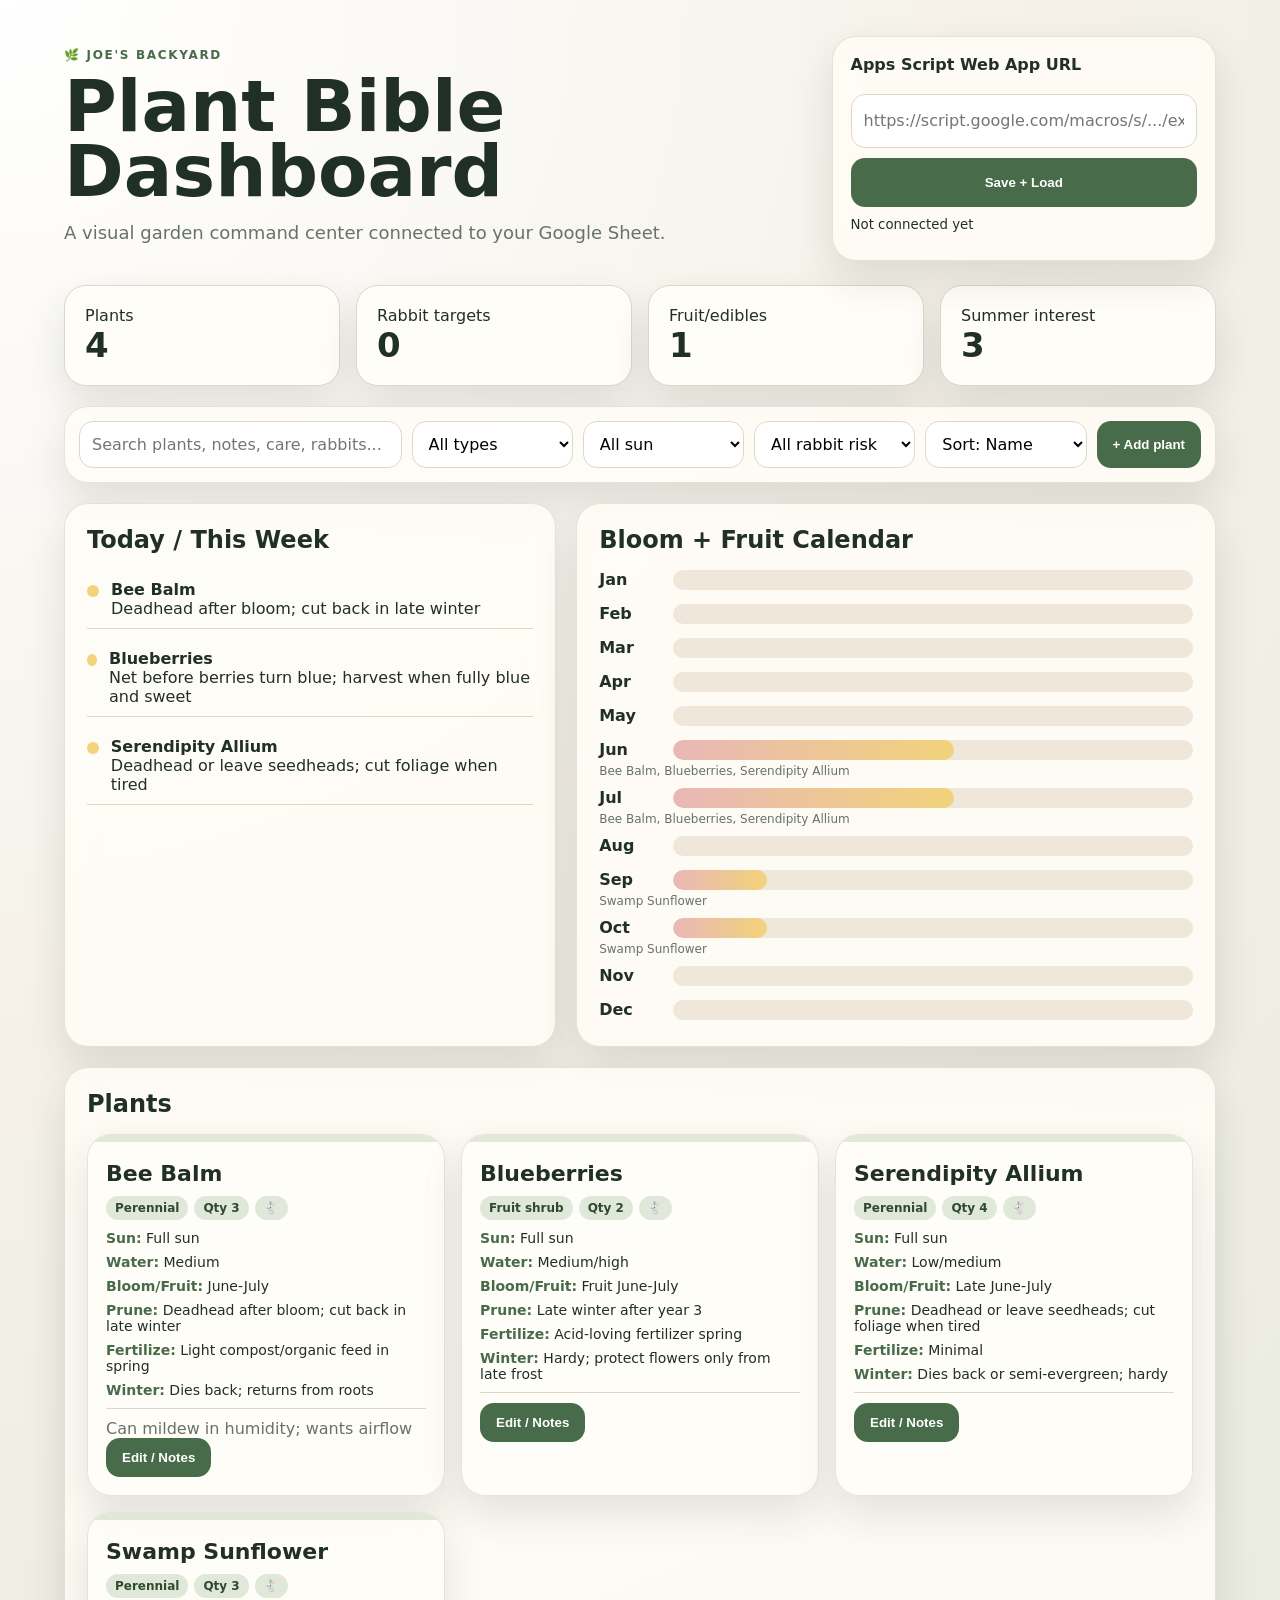
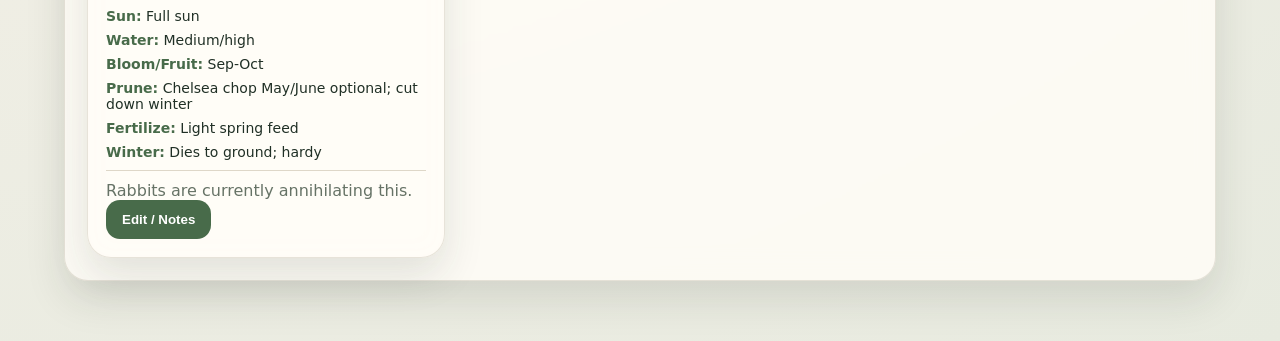
==== garden/index.html @ f0964905 "Add files via upload" ====
<!doctype html>
<html lang="en">
<head>
  <meta charset="utf-8" />
  <meta name="viewport" content="width=device-width, initial-scale=1" />
  <title>Joe's Backyard Plant Bible</title>
  <link rel="stylesheet" href="styles.css" />
</head>
<body>
  <header class="hero">
    <div>
      <p class="eyebrow">🌿 Joe's Backyard</p>
      <h1>Plant Bible Dashboard</h1>
      <p class="sub">A visual garden command center connected to your Google Sheet.</p>
    </div>
    <div class="sync-card">
      <label>Apps Script Web App URL</label>
      <input id="apiUrl" placeholder="https://script.google.com/macros/s/.../exec" />
      <button id="saveApi">Save + Load</button>
      <small id="syncStatus">Not connected yet</small>
    </div>
  </header>

  <main>
    <section class="kpis" id="kpis"></section>

    <section class="toolbar glass">
      <input id="search" placeholder="Search plants, notes, care, rabbits..." />
      <select id="typeFilter"><option value="">All types</option></select>
      <select id="sunFilter"><option value="">All sun</option></select>
      <select id="rabbitFilter"><option value="">All rabbit risk</option></select>
      <select id="sortBy">
        <option value="name">Sort: Name</option>
        <option value="type">Sort: Type</option>
        <option value="bloom">Sort: Bloom</option>
        <option value="rabbit">Sort: Rabbit risk</option>
      </select>
      <button id="addPlant">+ Add plant</button>
    </section>

    <section class="grid two">
      <div class="panel">
        <h2>Today / This Week</h2>
        <div id="tasks" class="tasks"></div>
      </div>
      <div class="panel">
        <h2>Bloom + Fruit Calendar</h2>
        <div id="timeline" class="timeline"></div>
      </div>
    </section>

    <section class="panel">
      <h2>Plants</h2>
      <div id="plantGrid" class="plant-grid"></div>
    </section>
  </main>

  <dialog id="plantDialog">
    <form method="dialog" class="modal">
      <h2 id="modalTitle">Plant</h2>
      <input type="hidden" id="rowNumber" />
      <div class="form-grid">
        <label>Name<input id="plantName" required /></label>
        <label>Quantity<input id="quantity" type="number" min="0" /></label>
        <label>Type<input id="type" /></label>
        <label>Zone / Location<input id="zone" /></label>
        <label>Sun<input id="sun" /></label>
        <label>Water<input id="water" /></label>
        <label>Bloom / Fruit Window<input id="bloom" /></label>
        <label>Rabbit Risk<input id="rabbit" /></label>
        <label>Prune<input id="prune" /></label>
        <label>Fertilize<input id="fertilize" /></label>
        <label class="wide">Fruit / Harvest / Protection<textarea id="fruit"></textarea></label>
        <label class="wide">Winter / Freeze Notes<textarea id="winter"></textarea></label>
        <label class="wide">Notes<textarea id="notes"></textarea></label>
      </div>
      <menu>
        <button value="cancel">Cancel</button>
        <button id="savePlant" value="default">Save to Google Sheet</button>
      </menu>
    </form>
  </dialog>

  <script src="app.js"></script>
</body>
</html>
---- garden/styles.css ----
:root{--bg:#f5f1e8;--ink:#203026;--muted:#667366;--card:#fffdf7;--line:#ded7c8;--green:#486b4a;--sage:#dfe8d9;--gold:#f1d37a;--pink:#e9b7b7;--blue:#cfe0ef;--danger:#c9654a;--shadow:0 18px 40px rgba(30,45,33,.12)}*{box-sizing:border-box}body{margin:0;font-family:Inter,ui-sans-serif,system-ui,-apple-system,BlinkMacSystemFont,"Segoe UI",sans-serif;background:radial-gradient(circle at top left,#fff 0,#f5f1e8 45%,#e7eadf 100%);color:var(--ink)}.hero{display:flex;gap:24px;justify-content:space-between;align-items:stretch;padding:36px clamp(16px,5vw,72px) 24px}.eyebrow{text-transform:uppercase;letter-spacing:.14em;font-size:12px;color:var(--green);font-weight:800}.hero h1{font-size:clamp(34px,7vw,72px);line-height:.9;margin:0}.sub{color:var(--muted);font-size:18px}.sync-card,.glass,.panel,.plant-card{background:rgba(255,253,247,.84);border:1px solid rgba(120,110,85,.18);box-shadow:var(--shadow);backdrop-filter:blur(14px);border-radius:24px}.sync-card{padding:18px;width:min(460px,100%);display:grid;gap:10px}.sync-card label{font-weight:800}.sync-card input,.toolbar input,.toolbar select,.form-grid input,.form-grid textarea{width:100%;border:1px solid var(--line);border-radius:14px;background:#fff;padding:12px;font:inherit}button{border:0;border-radius:14px;background:var(--green);color:white;padding:12px 16px;font-weight:800;cursor:pointer}button:hover{filter:brightness(1.05)}main{padding:0 clamp(16px,5vw,72px) 60px}.kpis{display:grid;grid-template-columns:repeat(4,minmax(150px,1fr));gap:16px}.kpi{padding:20px;border-radius:22px;background:var(--card);box-shadow:var(--shadow);border:1px solid var(--line)}.kpi strong{display:block;font-size:34px}.toolbar{margin:20px 0;padding:14px;display:grid;grid-template-columns:2fr repeat(4,1fr) auto;gap:10px}.grid.two{display:grid;grid-template-columns:1fr 1.3fr;gap:20px;margin:20px 0}.panel{padding:22px}.panel h2{margin:0 0 16px}.tasks{display:grid;gap:10px}.task{display:flex;gap:12px;align-items:flex-start;border-bottom:1px solid var(--line);padding:10px 0}.task .dot{width:12px;height:12px;border-radius:50%;background:var(--gold);margin-top:5px}.timeline{display:grid;gap:10px}.month-row{display:grid;grid-template-columns:64px 1fr;align-items:center;gap:10px}.barwrap{height:20px;background:#eee7da;border-radius:99px;overflow:hidden;position:relative}.bar{height:100%;background:linear-gradient(90deg,var(--pink),var(--gold));border-radius:99px}.barlabel{font-size:12px;color:var(--muted);margin-top:4px}.plant-grid{display:grid;grid-template-columns:repeat(auto-fill,minmax(280px,1fr));gap:16px}.plant-card{padding:18px;position:relative;overflow:hidden}.plant-card:before{content:"";position:absolute;inset:0 0 auto 0;height:7px;background:var(--sage)}.plant-card.rabbit-high:before{background:var(--danger)}.plant-card.rabbit-low:before{background:var(--green)}.plant-card h3{margin:8px 0 4px;font-size:22px}.badges{display:flex;flex-wrap:wrap;gap:6px;margin:10px 0}.badge{font-size:12px;font-weight:800;padding:5px 9px;border-radius:99px;background:var(--sage);color:#304a32}.badge.warn{background:#f6d8ce;color:#7a2e1b}.details{display:grid;gap:8px;font-size:14px}.details b{color:var(--green)}.notes{margin-top:10px;border-top:1px solid var(--line);padding-top:10px;color:var(--muted)}dialog{border:0;border-radius:24px;box-shadow:var(--shadow);width:min(900px,94vw)}.modal{padding:10px}.form-grid{display:grid;grid-template-columns:repeat(2,1fr);gap:12px}.form-grid label{display:grid;gap:6px;font-weight:800;color:var(--green)}.form-grid .wide{grid-column:1/-1}.form-grid textarea{min-height:72px}menu{display:flex;justify-content:flex-end;gap:10px;padding:0;margin-top:18px}@media(max-width:900px){.hero,.grid.two{grid-template-columns:1fr;display:grid}.toolbar{grid-template-columns:1fr}.kpis{grid-template-columns:repeat(2,1fr)}}@media(max-width:560px){.kpis{grid-template-columns:1fr}.hero h1{font-size:42px}}
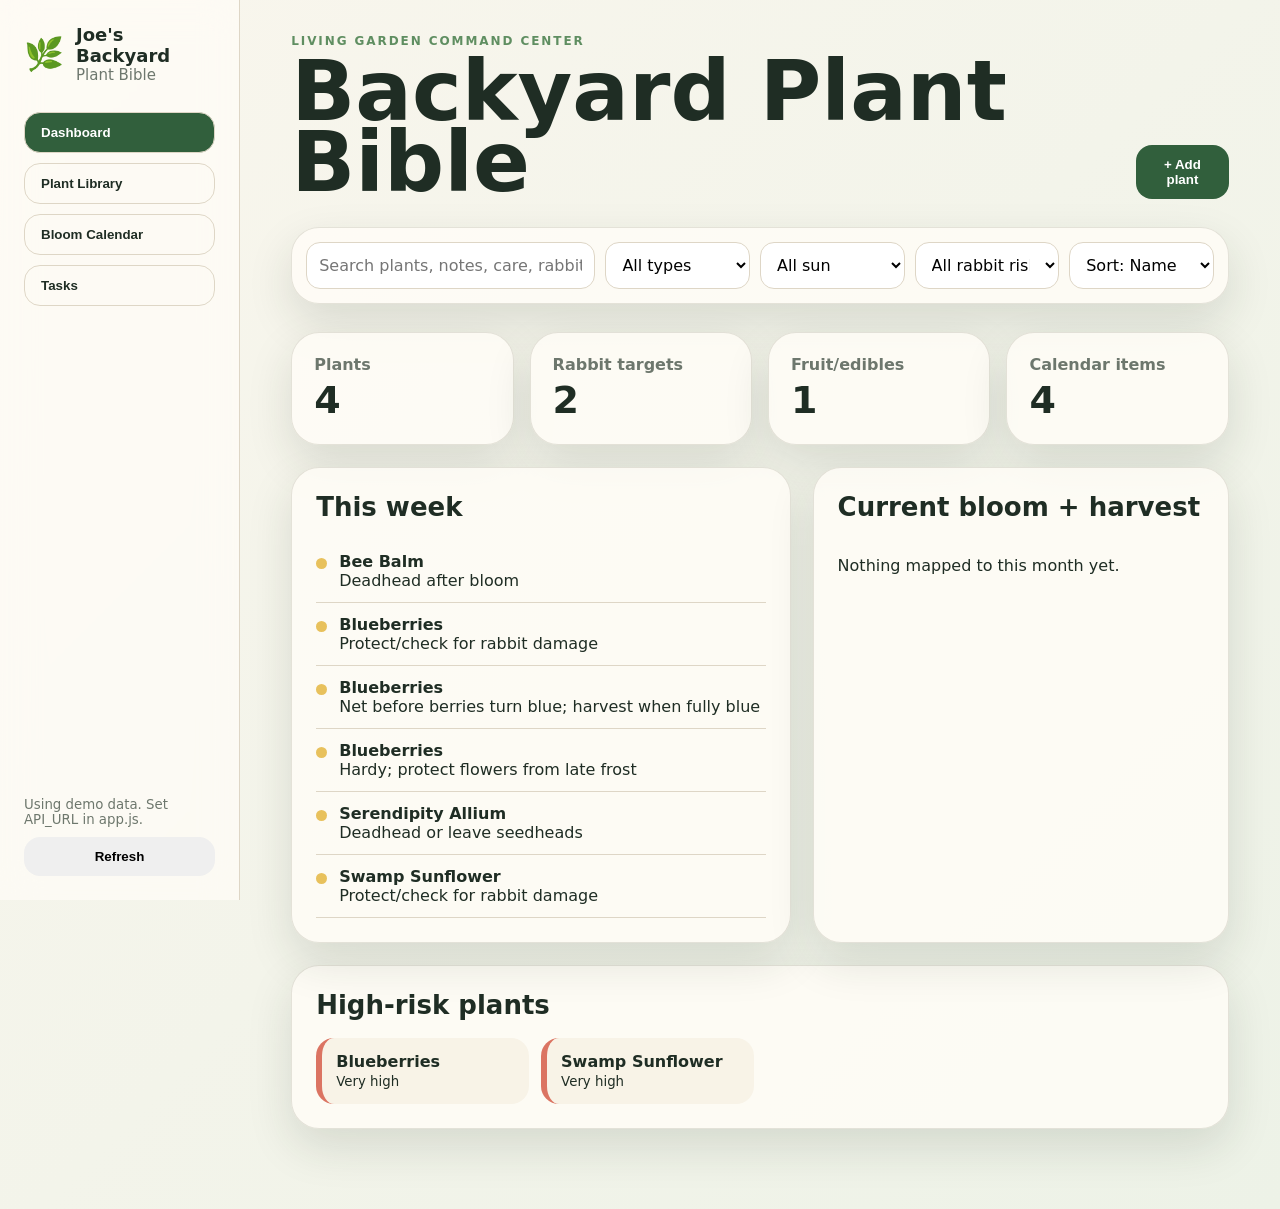
==== commit 12dddb1e: "Add files via upload" ====
--- a/garden/index.html
+++ b/garden/index.html
@@ -7,80 +7,61 @@
   <link rel="stylesheet" href="styles.css" />
 </head>
 <body>
-  <header class="hero">
-    <div>
-      <p class="eyebrow">🌿 Joe's Backyard</p>
-      <h1>Plant Bible Dashboard</h1>
-      <p class="sub">A visual garden command center connected to your Google Sheet.</p>
-    </div>
-    <div class="sync-card">
-      <label>Apps Script Web App URL</label>
-      <input id="apiUrl" placeholder="https://script.google.com/macros/s/.../exec" />
-      <button id="saveApi">Save + Load</button>
-      <small id="syncStatus">Not connected yet</small>
-    </div>
-  </header>
+  <aside class="sidebar">
+    <div class="brand"><span>🌿</span><div><b>Joe's Backyard</b><small>Plant Bible</small></div></div>
+    <nav>
+      <button class="nav active" data-view="dashboard">Dashboard</button>
+      <button class="nav" data-view="plants">Plant Library</button>
+      <button class="nav" data-view="calendar">Bloom Calendar</button>
+      <button class="nav" data-view="tasks">Tasks</button>
+    </nav>
+    <div class="sync"><small id="syncStatus">Loading garden…</small><button id="reload">Refresh</button></div>
+  </aside>
 
   <main>
-    <section class="kpis" id="kpis"></section>
+    <section class="topbar">
+      <div><p class="eyebrow">living garden command center</p><h1>Backyard Plant Bible</h1></div>
+      <button id="addPlant" class="primary">+ Add plant</button>
+    </section>
 
-    <section class="toolbar glass">
-      <input id="search" placeholder="Search plants, notes, care, rabbits..." />
+    <section class="filters glass">
+      <input id="search" placeholder="Search plants, notes, care, rabbits…" />
       <select id="typeFilter"><option value="">All types</option></select>
       <select id="sunFilter"><option value="">All sun</option></select>
       <select id="rabbitFilter"><option value="">All rabbit risk</option></select>
-      <select id="sortBy">
-        <option value="name">Sort: Name</option>
-        <option value="type">Sort: Type</option>
-        <option value="bloom">Sort: Bloom</option>
-        <option value="rabbit">Sort: Rabbit risk</option>
-      </select>
-      <button id="addPlant">+ Add plant</button>
+      <select id="sortBy"><option value="Plant">Sort: Name</option><option value="Type">Sort: Type</option><option value="Bloom">Sort: Bloom</option><option value="Rabbit Risk">Sort: Rabbit risk</option></select>
     </section>
 
-    <section class="grid two">
-      <div class="panel">
-        <h2>Today / This Week</h2>
-        <div id="tasks" class="tasks"></div>
+    <section id="view-dashboard" class="view active">
+      <div id="kpis" class="kpis"></div>
+      <div class="layout">
+        <section class="panel hero-panel"><h2>This week</h2><div id="tasksPreview"></div></section>
+        <section class="panel"><h2>Current bloom + harvest</h2><div id="nowList" class="mini-list"></div></section>
       </div>
-      <div class="panel">
-        <h2>Bloom + Fruit Calendar</h2>
-        <div id="timeline" class="timeline"></div>
-      </div>
+      <section class="panel"><h2>High-risk plants</h2><div id="riskStrip" class="risk-strip"></div></section>
     </section>
 
-    <section class="panel">
-      <h2>Plants</h2>
-      <div id="plantGrid" class="plant-grid"></div>
-    </section>
+    <section id="view-plants" class="view"><div id="plantGrid" class="plant-grid"></div></section>
+    <section id="view-calendar" class="view"><section class="panel"><h2>Bloom + Fruit Calendar</h2><div id="calendar" class="calendar"></div></section></section>
+    <section id="view-tasks" class="view"><section class="panel"><h2>Maintenance + protection list</h2><div id="tasksFull" class="tasks"></div></section></section>
   </main>
 
   <dialog id="plantDialog">
     <form method="dialog" class="modal">
-      <h2 id="modalTitle">Plant</h2>
-      <input type="hidden" id="rowNumber" />
+      <h2 id="modalTitle">Plant</h2><input type="hidden" id="rowNumber" />
       <div class="form-grid">
-        <label>Name<input id="plantName" required /></label>
-        <label>Quantity<input id="quantity" type="number" min="0" /></label>
-        <label>Type<input id="type" /></label>
-        <label>Zone / Location<input id="zone" /></label>
-        <label>Sun<input id="sun" /></label>
-        <label>Water<input id="water" /></label>
-        <label>Bloom / Fruit Window<input id="bloom" /></label>
-        <label>Rabbit Risk<input id="rabbit" /></label>
-        <label>Prune<input id="prune" /></label>
-        <label>Fertilize<input id="fertilize" /></label>
+        <label>Name<input id="plantName" required /></label><label>Quantity<input id="quantity" type="number" min="0" /></label>
+        <label>Type<input id="type" /></label><label>Zone / Location<input id="zone" /></label>
+        <label>Sun<input id="sun" /></label><label>Water<input id="water" /></label>
+        <label>Bloom / Fruit Window<input id="bloom" /></label><label>Rabbit Risk<input id="rabbit" /></label>
+        <label>Prune<textarea id="prune"></textarea></label><label>Fertilize<textarea id="fertilize"></textarea></label>
         <label class="wide">Fruit / Harvest / Protection<textarea id="fruit"></textarea></label>
         <label class="wide">Winter / Freeze Notes<textarea id="winter"></textarea></label>
         <label class="wide">Notes<textarea id="notes"></textarea></label>
       </div>
-      <menu>
-        <button value="cancel">Cancel</button>
-        <button id="savePlant" value="default">Save to Google Sheet</button>
-      </menu>
+      <menu><button value="cancel" class="ghost">Cancel</button><button id="savePlant" value="default" class="primary">Save to Google Sheet</button></menu>
     </form>
   </dialog>
-
   <script src="app.js"></script>
 </body>
 </html>
--- a/garden/styles.css
+++ b/garden/styles.css
@@ -1 +1 @@
-:root{--bg:#f5f1e8;--ink:#203026;--muted:#667366;--card:#fffdf7;--line:#ded7c8;--green:#486b4a;--sage:#dfe8d9;--gold:#f1d37a;--pink:#e9b7b7;--blue:#cfe0ef;--danger:#c9654a;--shadow:0 18px 40px rgba(30,45,33,.12)}*{box-sizing:border-box}body{margin:0;font-family:Inter,ui-sans-serif,system-ui,-apple-system,BlinkMacSystemFont,"Segoe UI",sans-serif;background:radial-gradient(circle at top left,#fff 0,#f5f1e8 45%,#e7eadf 100%);color:var(--ink)}.hero{display:flex;gap:24px;justify-content:space-between;align-items:stretch;padding:36px clamp(16px,5vw,72px) 24px}.eyebrow{text-transform:uppercase;letter-spacing:.14em;font-size:12px;color:var(--green);font-weight:800}.hero h1{font-size:clamp(34px,7vw,72px);line-height:.9;margin:0}.sub{color:var(--muted);font-size:18px}.sync-card,.glass,.panel,.plant-card{background:rgba(255,253,247,.84);border:1px solid rgba(120,110,85,.18);box-shadow:var(--shadow);backdrop-filter:blur(14px);border-radius:24px}.sync-card{padding:18px;width:min(460px,100%);display:grid;gap:10px}.sync-card label{font-weight:800}.sync-card input,.toolbar input,.toolbar select,.form-grid input,.form-grid textarea{width:100%;border:1px solid var(--line);border-radius:14px;background:#fff;padding:12px;font:inherit}button{border:0;border-radius:14px;background:var(--green);color:white;padding:12px 16px;font-weight:800;cursor:pointer}button:hover{filter:brightness(1.05)}main{padding:0 clamp(16px,5vw,72px) 60px}.kpis{display:grid;grid-template-columns:repeat(4,minmax(150px,1fr));gap:16px}.kpi{padding:20px;border-radius:22px;background:var(--card);box-shadow:var(--shadow);border:1px solid var(--line)}.kpi strong{display:block;font-size:34px}.toolbar{margin:20px 0;padding:14px;display:grid;grid-template-columns:2fr repeat(4,1fr) auto;gap:10px}.grid.two{display:grid;grid-template-columns:1fr 1.3fr;gap:20px;margin:20px 0}.panel{padding:22px}.panel h2{margin:0 0 16px}.tasks{display:grid;gap:10px}.task{display:flex;gap:12px;align-items:flex-start;border-bottom:1px solid var(--line);padding:10px 0}.task .dot{width:12px;height:12px;border-radius:50%;background:var(--gold);margin-top:5px}.timeline{display:grid;gap:10px}.month-row{display:grid;grid-template-columns:64px 1fr;align-items:center;gap:10px}.barwrap{height:20px;background:#eee7da;border-radius:99px;overflow:hidden;position:relative}.bar{height:100%;background:linear-gradient(90deg,var(--pink),var(--gold));border-radius:99px}.barlabel{font-size:12px;color:var(--muted);margin-top:4px}.plant-grid{display:grid;grid-template-columns:repeat(auto-fill,minmax(280px,1fr));gap:16px}.plant-card{padding:18px;position:relative;overflow:hidden}.plant-card:before{content:"";position:absolute;inset:0 0 auto 0;height:7px;background:var(--sage)}.plant-card.rabbit-high:before{background:var(--danger)}.plant-card.rabbit-low:before{background:var(--green)}.plant-card h3{margin:8px 0 4px;font-size:22px}.badges{display:flex;flex-wrap:wrap;gap:6px;margin:10px 0}.badge{font-size:12px;font-weight:800;padding:5px 9px;border-radius:99px;background:var(--sage);color:#304a32}.badge.warn{background:#f6d8ce;color:#7a2e1b}.details{display:grid;gap:8px;font-size:14px}.details b{color:var(--green)}.notes{margin-top:10px;border-top:1px solid var(--line);padding-top:10px;color:var(--muted)}dialog{border:0;border-radius:24px;box-shadow:var(--shadow);width:min(900px,94vw)}.modal{padding:10px}.form-grid{display:grid;grid-template-columns:repeat(2,1fr);gap:12px}.form-grid label{display:grid;gap:6px;font-weight:800;color:var(--green)}.form-grid .wide{grid-column:1/-1}.form-grid textarea{min-height:72px}menu{display:flex;justify-content:flex-end;gap:10px;padding:0;margin-top:18px}@media(max-width:900px){.hero,.grid.two{grid-template-columns:1fr;display:grid}.toolbar{grid-template-columns:1fr}.kpis{grid-template-columns:repeat(2,1fr)}}@media(max-width:560px){.kpis{grid-template-columns:1fr}.hero h1{font-size:42px}}+:root{--bg:#f4f1e8;--paper:#fffdf7;--ink:#1f2d24;--muted:#6d776d;--line:#ded6c6;--green:#315f3c;--green2:#5f8e61;--sage:#dfeadc;--cream:#f8f3e7;--gold:#e8c15c;--rose:#db7462;--blue:#bfd7cd;--shadow:0 18px 45px rgba(30,43,31,.13)}*{box-sizing:border-box}body{margin:0;font-family:ui-sans-serif,system-ui,-apple-system,BlinkMacSystemFont,"Segoe UI",sans-serif;background:linear-gradient(135deg,#f9f6ed,#edf2e7);color:var(--ink)}.sidebar{position:fixed;left:0;top:0;bottom:0;width:240px;padding:24px;background:rgba(255,253,247,.72);backdrop-filter:blur(18px);border-right:1px solid var(--line);display:flex;flex-direction:column;gap:28px}.brand{display:flex;gap:12px;align-items:center;font-size:18px}.brand span{font-size:32px}.brand small{display:block;color:var(--muted)}nav{display:grid;gap:10px}.nav,.ghost{background:transparent;color:var(--ink);border:1px solid var(--line)}button{border:0;border-radius:16px;padding:12px 16px;font-weight:800;cursor:pointer}.nav{text-align:left}.nav.active,.primary{background:var(--green);color:white}.sync{margin-top:auto;display:grid;gap:10px;color:var(--muted)}main{margin-left:240px;padding:34px clamp(18px,4vw,56px) 80px}.topbar{display:flex;justify-content:space-between;align-items:end;gap:20px}.eyebrow{text-transform:uppercase;letter-spacing:.16em;color:var(--green2);font-size:12px;font-weight:900;margin:0 0 8px}.topbar h1{font-size:clamp(42px,7vw,84px);line-height:.85;margin:0}.glass,.panel,.plant-card,.kpi{background:rgba(255,253,247,.82);border:1px solid rgba(114,105,82,.18);box-shadow:var(--shadow);border-radius:28px}.filters{display:grid;grid-template-columns:2fr repeat(4,1fr);gap:10px;padding:14px;margin:28px 0}.filters input,.filters select,input,textarea{width:100%;border:1px solid var(--line);border-radius:14px;background:white;padding:12px;font:inherit}.view{display:none}.view.active{display:block}.kpis{display:grid;grid-template-columns:repeat(4,minmax(140px,1fr));gap:16px;margin-bottom:22px}.kpi{padding:22px}.kpi span{color:var(--muted);font-weight:800}.kpi strong{display:block;font-size:38px;margin-top:4px}.layout{display:grid;grid-template-columns:1.2fr 1fr;gap:22px;margin-bottom:22px}.panel{padding:24px}.panel h2{margin:0 0 18px;font-size:26px}.task{display:flex;gap:12px;padding:12px 0;border-bottom:1px solid var(--line)}.dot{width:11px;height:11px;border-radius:99px;background:var(--gold);margin-top:6px;flex:0 0 auto}.mini-list{display:grid;gap:12px}.mini-item{padding:14px;border-radius:18px;background:var(--cream);border:1px solid var(--line)}.risk-strip{display:grid;grid-template-columns:repeat(auto-fill,minmax(210px,1fr));gap:12px}.risk-card{border-left:6px solid var(--rose);background:var(--cream);border-radius:18px;padding:14px}.plant-grid{display:grid;grid-template-columns:repeat(auto-fill,minmax(330px,1fr));gap:18px}.plant-card{padding:22px;position:relative;overflow:hidden;transition:.18s transform}.plant-card:hover{transform:translateY(-3px)}.plant-card:before{content:"";position:absolute;left:0;right:0;top:0;height:8px;background:var(--green2)}.plant-card.high:before{background:var(--rose)}.plant-card.low:before{background:var(--green)}.plant-card h3{margin:8px 0 10px;font-size:24px}.badges{display:flex;flex-wrap:wrap;gap:7px;margin-bottom:14px}.badge{font-size:12px;font-weight:900;border-radius:99px;background:var(--sage);color:#29432d;padding:6px 10px}.badge.warn{background:#f4d3c9;color:#883820}.facts{display:grid;gap:9px;font-size:14px}.facts b{color:var(--green)}.notes{margin-top:14px;color:var(--muted);border-top:1px solid var(--line);padding-top:12px}.calendar{display:grid;gap:14px}.month{display:grid;grid-template-columns:72px 1fr;gap:14px;align-items:start}.month-name{font-weight:900;color:var(--green);padding-top:8px}.month-track{min-height:44px;border-radius:18px;background:#eee6d8;border:1px solid var(--line);padding:8px;display:flex;gap:8px;flex-wrap:wrap}.pill{display:inline-flex;align-items:center;border-radius:999px;padding:8px 10px;font-size:13px;font-weight:800;background:white;border:1px solid var(--line)}.pill.fruit{background:#e8f0df}.pill.bloom{background:#f7e9cf}dialog{border:0;border-radius:28px;box-shadow:var(--shadow);width:min(920px,94vw);background:var(--paper)}.modal{padding:12px}.form-grid{display:grid;grid-template-columns:repeat(2,1fr);gap:12px}.form-grid label{display:grid;gap:6px;font-weight:800;color:var(--green)}.form-grid .wide{grid-column:1/-1}textarea{min-height:80px}menu{display:flex;justify-content:flex-end;gap:10px;margin:18px 0 0;padding:0}@media(max-width:920px){.sidebar{position:static;width:auto;flex-direction:row;align-items:center;overflow:auto}.sync{display:none}main{margin:0;padding:22px}.filters,.layout{grid-template-columns:1fr}.kpis{grid-template-columns:repeat(2,1fr)}}@media(max-width:560px){.kpis{grid-template-columns:1fr}.plant-grid{grid-template-columns:1fr}.topbar{align-items:start;flex-direction:column}.topbar h1{font-size:46px}.form-grid{grid-template-columns:1fr}}
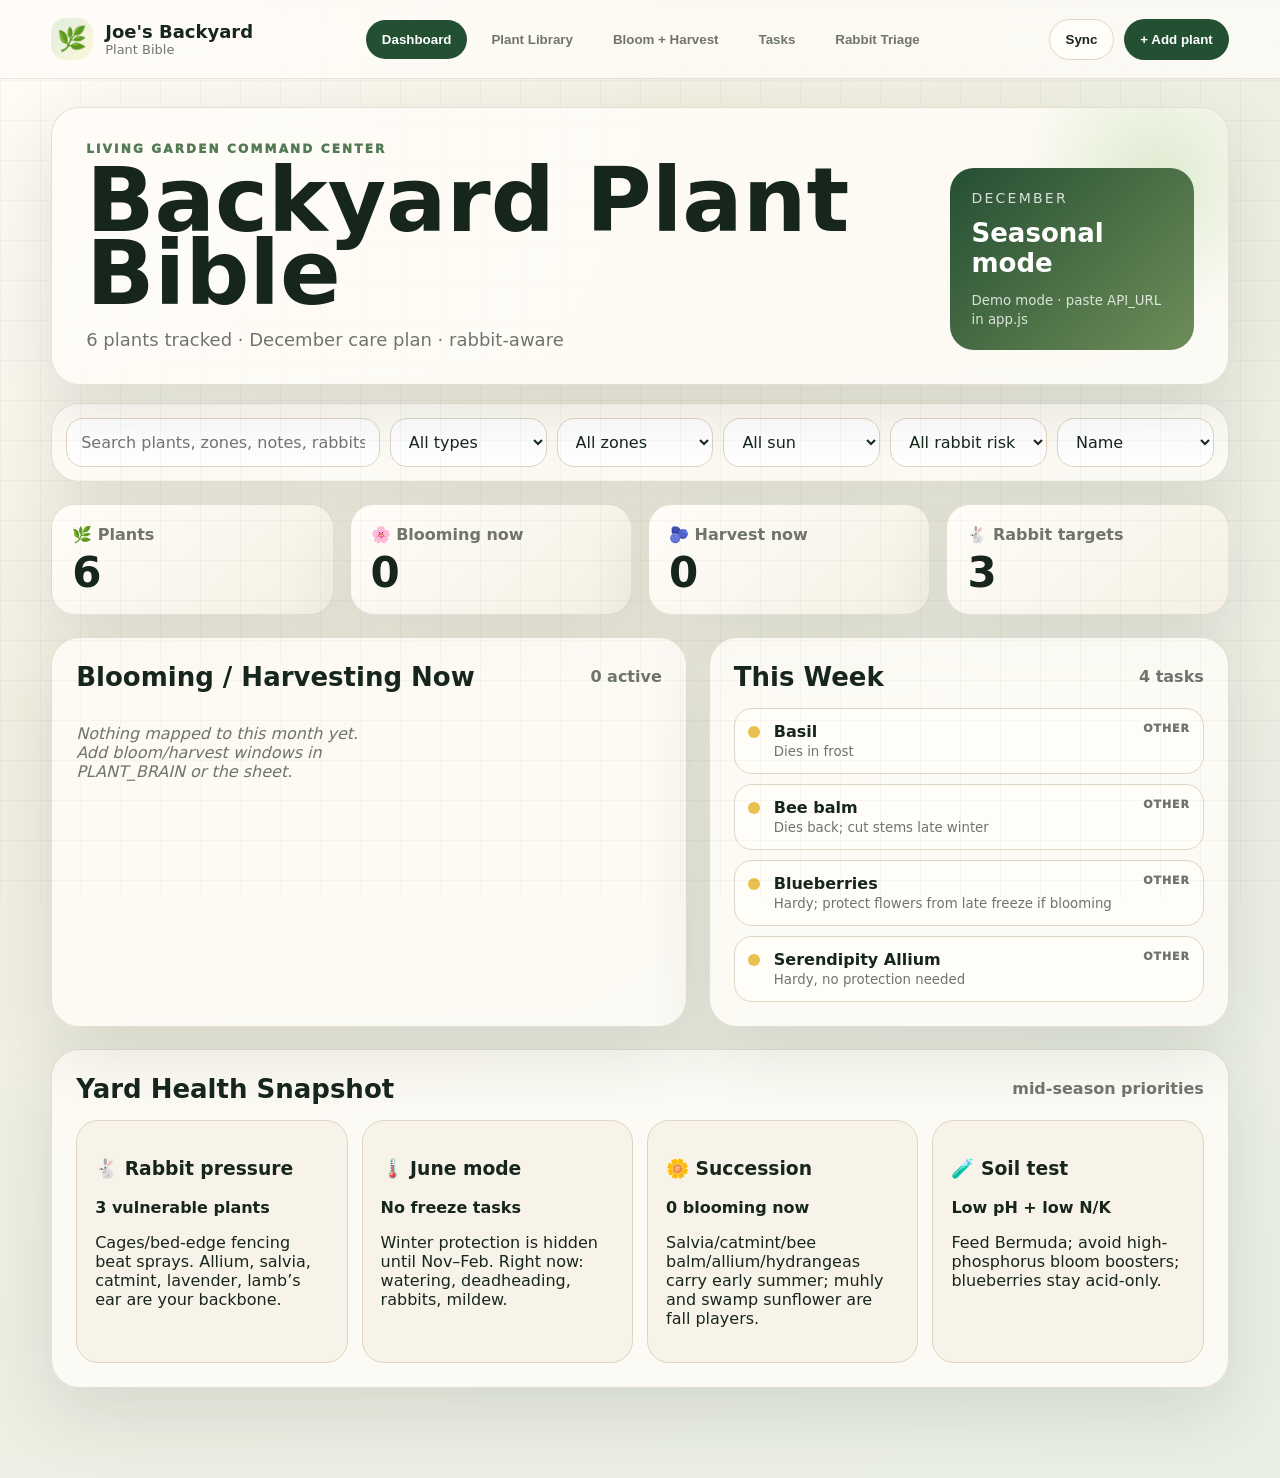
==== commit 07d849de: "Add files via upload" ====
--- a/garden/index.html
+++ b/garden/index.html
@@ -3,47 +3,69 @@
 <head>
   <meta charset="utf-8" />
   <meta name="viewport" content="width=device-width, initial-scale=1" />
-  <title>Joe's Backyard Plant Bible</title>
+  <title>Joe's Backyard Plant Bible · v3</title>
   <link rel="stylesheet" href="styles.css" />
 </head>
 <body>
-  <aside class="sidebar">
-    <div class="brand"><span>🌿</span><div><b>Joe's Backyard</b><small>Plant Bible</small></div></div>
-    <nav>
-      <button class="nav active" data-view="dashboard">Dashboard</button>
-      <button class="nav" data-view="plants">Plant Library</button>
-      <button class="nav" data-view="calendar">Bloom Calendar</button>
-      <button class="nav" data-view="tasks">Tasks</button>
+  <header class="app-header">
+    <div class="brand"><div class="leafmark">🌿</div><div><b>Joe's Backyard</b><span>Plant Bible</span></div></div>
+    <nav class="tabs" aria-label="Main views">
+      <button class="tab active" data-view="dashboard">Dashboard</button>
+      <button class="tab" data-view="plants">Plant Library</button>
+      <button class="tab" data-view="calendar">Bloom + Harvest</button>
+      <button class="tab" data-view="tasks">Tasks</button>
+      <button class="tab" data-view="rabbit">Rabbit Triage</button>
     </nav>
-    <div class="sync"><small id="syncStatus">Loading garden…</small><button id="reload">Refresh</button></div>
-  </aside>
+    <div class="header-actions"><button id="reload" class="soft">Sync</button><button id="addPlant" class="primary">+ Add plant</button></div>
+  </header>
 
   <main>
-    <section class="topbar">
-      <div><p class="eyebrow">living garden command center</p><h1>Backyard Plant Bible</h1></div>
-      <button id="addPlant" class="primary">+ Add plant</button>
+    <section class="hero garden-panel">
+      <div>
+        <p class="eyebrow">living garden command center</p>
+        <h1>Backyard Plant Bible</h1>
+        <p id="gardenSubtitle">Loading your garden…</p>
+      </div>
+      <div class="hero-card">
+        <span id="monthName">June</span>
+        <b id="todayFocus">Summer mode</b>
+        <small id="syncStatus">Connecting…</small>
+      </div>
     </section>
 
-    <section class="filters glass">
-      <input id="search" placeholder="Search plants, notes, care, rabbits…" />
+    <section class="filters garden-panel">
+      <input id="search" placeholder="Search plants, zones, notes, rabbits, pruning…" />
       <select id="typeFilter"><option value="">All types</option></select>
+      <select id="zoneFilter"><option value="">All zones</option></select>
       <select id="sunFilter"><option value="">All sun</option></select>
       <select id="rabbitFilter"><option value="">All rabbit risk</option></select>
-      <select id="sortBy"><option value="Plant">Sort: Name</option><option value="Type">Sort: Type</option><option value="Bloom">Sort: Bloom</option><option value="Rabbit Risk">Sort: Rabbit risk</option></select>
+      <select id="sortBy"><option value="Plant">Name</option><option value="Type">Type</option><option value="Rabbit Risk">Rabbit risk</option><option value="Zone">Zone</option></select>
     </section>
 
     <section id="view-dashboard" class="view active">
       <div id="kpis" class="kpis"></div>
-      <div class="layout">
-        <section class="panel hero-panel"><h2>This week</h2><div id="tasksPreview"></div></section>
-        <section class="panel"><h2>Current bloom + harvest</h2><div id="nowList" class="mini-list"></div></section>
+      <div class="dashboard-grid">
+        <section class="garden-panel now-panel"><div class="panel-title"><h2>Blooming / Harvesting Now</h2><span id="nowCount"></span></div><div id="nowList" class="now-grid"></div></section>
+        <section class="garden-panel"><div class="panel-title"><h2>This Week</h2><span id="taskCount"></span></div><div id="tasksPreview" class="task-list"></div></section>
       </div>
-      <section class="panel"><h2>High-risk plants</h2><div id="riskStrip" class="risk-strip"></div></section>
+      <section class="garden-panel"><div class="panel-title"><h2>Yard Health Snapshot</h2><span>mid-season priorities</span></div><div id="snapshot" class="snapshot-grid"></div></section>
     </section>
 
-    <section id="view-plants" class="view"><div id="plantGrid" class="plant-grid"></div></section>
-    <section id="view-calendar" class="view"><section class="panel"><h2>Bloom + Fruit Calendar</h2><div id="calendar" class="calendar"></div></section></section>
-    <section id="view-tasks" class="view"><section class="panel"><h2>Maintenance + protection list</h2><div id="tasksFull" class="tasks"></div></section></section>
+    <section id="view-plants" class="view">
+      <div id="plantGrid" class="plant-grid"></div>
+    </section>
+
+    <section id="view-calendar" class="view">
+      <section class="garden-panel"><div class="panel-title"><h2>Bloom + Fruit Calendar</h2><span>month-by-month</span></div><div id="calendar" class="calendar"></div></section>
+    </section>
+
+    <section id="view-tasks" class="view">
+      <section class="garden-panel"><div class="panel-title"><h2>Maintenance Tasks</h2><span>smart seasonal filtering</span></div><div id="tasksFull" class="task-board"></div></section>
+    </section>
+
+    <section id="view-rabbit" class="view">
+      <section class="garden-panel"><div class="panel-title"><h2>Rabbit Triage</h2><span>stop feeding the tiny criminals</span></div><div id="rabbitGrid" class="rabbit-grid"></div></section>
+    </section>
   </main>
 
   <dialog id="plantDialog">
@@ -53,15 +75,16 @@
         <label>Name<input id="plantName" required /></label><label>Quantity<input id="quantity" type="number" min="0" /></label>
         <label>Type<input id="type" /></label><label>Zone / Location<input id="zone" /></label>
         <label>Sun<input id="sun" /></label><label>Water<input id="water" /></label>
-        <label>Bloom / Fruit Window<input id="bloom" /></label><label>Rabbit Risk<input id="rabbit" /></label>
-        <label>Prune<textarea id="prune"></textarea></label><label>Fertilize<textarea id="fertilize"></textarea></label>
-        <label class="wide">Fruit / Harvest / Protection<textarea id="fruit"></textarea></label>
-        <label class="wide">Winter / Freeze Notes<textarea id="winter"></textarea></label>
+        <label>Rabbit Risk<input id="rabbit" /></label><label>Photo URL<input id="photo" placeholder="optional image URL" /></label>
+        <label class="wide">Fertilize<textarea id="fertilize"></textarea></label>
+        <label class="wide">Prune / Deadhead<textarea id="prune"></textarea></label>
+        <label class="wide">Winter / Freeze<textarea id="winter"></textarea></label>
         <label class="wide">Notes<textarea id="notes"></textarea></label>
       </div>
-      <menu><button value="cancel" class="ghost">Cancel</button><button id="savePlant" value="default" class="primary">Save to Google Sheet</button></menu>
+      <menu><button value="cancel" class="soft">Cancel</button><button id="savePlant" value="default" class="primary">Save to Google Sheet</button></menu>
     </form>
   </dialog>
+
   <script src="app.js"></script>
 </body>
 </html>
--- a/garden/styles.css
+++ b/garden/styles.css
@@ -1 +1 @@
-:root{--bg:#f4f1e8;--paper:#fffdf7;--ink:#1f2d24;--muted:#6d776d;--line:#ded6c6;--green:#315f3c;--green2:#5f8e61;--sage:#dfeadc;--cream:#f8f3e7;--gold:#e8c15c;--rose:#db7462;--blue:#bfd7cd;--shadow:0 18px 45px rgba(30,43,31,.13)}*{box-sizing:border-box}body{margin:0;font-family:ui-sans-serif,system-ui,-apple-system,BlinkMacSystemFont,"Segoe UI",sans-serif;background:linear-gradient(135deg,#f9f6ed,#edf2e7);color:var(--ink)}.sidebar{position:fixed;left:0;top:0;bottom:0;width:240px;padding:24px;background:rgba(255,253,247,.72);backdrop-filter:blur(18px);border-right:1px solid var(--line);display:flex;flex-direction:column;gap:28px}.brand{display:flex;gap:12px;align-items:center;font-size:18px}.brand span{font-size:32px}.brand small{display:block;color:var(--muted)}nav{display:grid;gap:10px}.nav,.ghost{background:transparent;color:var(--ink);border:1px solid var(--line)}button{border:0;border-radius:16px;padding:12px 16px;font-weight:800;cursor:pointer}.nav{text-align:left}.nav.active,.primary{background:var(--green);color:white}.sync{margin-top:auto;display:grid;gap:10px;color:var(--muted)}main{margin-left:240px;padding:34px clamp(18px,4vw,56px) 80px}.topbar{display:flex;justify-content:space-between;align-items:end;gap:20px}.eyebrow{text-transform:uppercase;letter-spacing:.16em;color:var(--green2);font-size:12px;font-weight:900;margin:0 0 8px}.topbar h1{font-size:clamp(42px,7vw,84px);line-height:.85;margin:0}.glass,.panel,.plant-card,.kpi{background:rgba(255,253,247,.82);border:1px solid rgba(114,105,82,.18);box-shadow:var(--shadow);border-radius:28px}.filters{display:grid;grid-template-columns:2fr repeat(4,1fr);gap:10px;padding:14px;margin:28px 0}.filters input,.filters select,input,textarea{width:100%;border:1px solid var(--line);border-radius:14px;background:white;padding:12px;font:inherit}.view{display:none}.view.active{display:block}.kpis{display:grid;grid-template-columns:repeat(4,minmax(140px,1fr));gap:16px;margin-bottom:22px}.kpi{padding:22px}.kpi span{color:var(--muted);font-weight:800}.kpi strong{display:block;font-size:38px;margin-top:4px}.layout{display:grid;grid-template-columns:1.2fr 1fr;gap:22px;margin-bottom:22px}.panel{padding:24px}.panel h2{margin:0 0 18px;font-size:26px}.task{display:flex;gap:12px;padding:12px 0;border-bottom:1px solid var(--line)}.dot{width:11px;height:11px;border-radius:99px;background:var(--gold);margin-top:6px;flex:0 0 auto}.mini-list{display:grid;gap:12px}.mini-item{padding:14px;border-radius:18px;background:var(--cream);border:1px solid var(--line)}.risk-strip{display:grid;grid-template-columns:repeat(auto-fill,minmax(210px,1fr));gap:12px}.risk-card{border-left:6px solid var(--rose);background:var(--cream);border-radius:18px;padding:14px}.plant-grid{display:grid;grid-template-columns:repeat(auto-fill,minmax(330px,1fr));gap:18px}.plant-card{padding:22px;position:relative;overflow:hidden;transition:.18s transform}.plant-card:hover{transform:translateY(-3px)}.plant-card:before{content:"";position:absolute;left:0;right:0;top:0;height:8px;background:var(--green2)}.plant-card.high:before{background:var(--rose)}.plant-card.low:before{background:var(--green)}.plant-card h3{margin:8px 0 10px;font-size:24px}.badges{display:flex;flex-wrap:wrap;gap:7px;margin-bottom:14px}.badge{font-size:12px;font-weight:900;border-radius:99px;background:var(--sage);color:#29432d;padding:6px 10px}.badge.warn{background:#f4d3c9;color:#883820}.facts{display:grid;gap:9px;font-size:14px}.facts b{color:var(--green)}.notes{margin-top:14px;color:var(--muted);border-top:1px solid var(--line);padding-top:12px}.calendar{display:grid;gap:14px}.month{display:grid;grid-template-columns:72px 1fr;gap:14px;align-items:start}.month-name{font-weight:900;color:var(--green);padding-top:8px}.month-track{min-height:44px;border-radius:18px;background:#eee6d8;border:1px solid var(--line);padding:8px;display:flex;gap:8px;flex-wrap:wrap}.pill{display:inline-flex;align-items:center;border-radius:999px;padding:8px 10px;font-size:13px;font-weight:800;background:white;border:1px solid var(--line)}.pill.fruit{background:#e8f0df}.pill.bloom{background:#f7e9cf}dialog{border:0;border-radius:28px;box-shadow:var(--shadow);width:min(920px,94vw);background:var(--paper)}.modal{padding:12px}.form-grid{display:grid;grid-template-columns:repeat(2,1fr);gap:12px}.form-grid label{display:grid;gap:6px;font-weight:800;color:var(--green)}.form-grid .wide{grid-column:1/-1}textarea{min-height:80px}menu{display:flex;justify-content:flex-end;gap:10px;margin:18px 0 0;padding:0}@media(max-width:920px){.sidebar{position:static;width:auto;flex-direction:row;align-items:center;overflow:auto}.sync{display:none}main{margin:0;padding:22px}.filters,.layout{grid-template-columns:1fr}.kpis{grid-template-columns:repeat(2,1fr)}}@media(max-width:560px){.kpis{grid-template-columns:1fr}.plant-grid{grid-template-columns:1fr}.topbar{align-items:start;flex-direction:column}.topbar h1{font-size:46px}.form-grid{grid-template-columns:1fr}}
+:root{--bg:#f5f0e5;--paper:#fffdf8;--ink:#17261d;--muted:#6f756d;--line:#dfd5c2;--green:#234f32;--green2:#527a53;--sage:#e3eddc;--mint:#cfe4d0;--gold:#e9bf4f;--clay:#cf6f55;--berry:#8d3d73;--blue:#bed4cf;--shadow:0 24px 70px rgba(34,46,32,.12);--radius:28px}*{box-sizing:border-box}html{scroll-behavior:smooth}body{margin:0;background:radial-gradient(circle at top left,#fffdf8 0,#f3efe2 36%,#e9efe5 100%);font-family:Inter,ui-sans-serif,system-ui,-apple-system,BlinkMacSystemFont,"Segoe UI",sans-serif;color:var(--ink)}body:before{content:"";position:fixed;inset:0;pointer-events:none;background-image:linear-gradient(rgba(35,79,50,.035) 1px,transparent 1px),linear-gradient(90deg,rgba(35,79,50,.035) 1px,transparent 1px);background-size:40px 40px}.app-header{position:sticky;top:0;z-index:20;display:grid;grid-template-columns:auto 1fr auto;gap:22px;align-items:center;padding:18px clamp(18px,4vw,54px);background:rgba(255,253,248,.74);backdrop-filter:blur(18px);border-bottom:1px solid rgba(90,80,58,.14)}.brand{display:flex;gap:12px;align-items:center;white-space:nowrap}.leafmark{width:42px;height:42px;display:grid;place-items:center;border-radius:15px;background:linear-gradient(135deg,#dfeedd,#fff7dd);font-size:24px}.brand b{font-size:18px}.brand span{display:block;color:var(--muted);font-size:13px}.tabs{display:flex;justify-content:center;gap:8px;flex-wrap:wrap}.tab,.soft,.primary{border:0;border-radius:999px;padding:12px 16px;font-weight:900;cursor:pointer}.tab{background:transparent;color:var(--muted)}.tab.active{background:var(--green);color:white}.header-actions{display:flex;gap:10px}.primary{background:var(--green);color:white}.soft{background:var(--paper);color:var(--ink);border:1px solid var(--line)}main{padding:28px clamp(18px,4vw,54px) 90px}.garden-panel{background:rgba(255,253,248,.82);border:1px solid rgba(90,80,58,.16);box-shadow:var(--shadow);border-radius:var(--radius)}.hero{display:flex;justify-content:space-between;gap:24px;align-items:end;padding:34px;margin-bottom:18px;overflow:hidden;position:relative}.hero:after{content:"";position:absolute;right:-90px;top:-90px;width:320px;height:320px;border-radius:50%;background:radial-gradient(circle,#d7e7c7,transparent 62%);opacity:.8}.eyebrow{margin:0 0 8px;color:var(--green2);font-size:12px;font-weight:1000;text-transform:uppercase;letter-spacing:.18em}.hero h1{font-size:clamp(48px,7vw,110px);line-height:.82;margin:0}.hero p:last-child{font-size:18px;color:var(--muted);margin:18px 0 0}.hero-card{position:relative;z-index:1;min-width:210px;background:linear-gradient(135deg,#254f33,#6e8d58);color:white;border-radius:24px;padding:22px}.hero-card span{display:block;font-size:14px;text-transform:uppercase;letter-spacing:.16em;opacity:.8}.hero-card b{display:block;font-size:26px;margin:12px 0}.hero-card small{opacity:.8}.filters{display:grid;grid-template-columns:minmax(220px,2fr) repeat(5,minmax(130px,1fr));gap:10px;padding:14px;margin-bottom:22px}.filters input,.filters select,input,textarea{width:100%;border:1px solid var(--line);border-radius:17px;background:white;padding:13px 14px;font:inherit;color:var(--ink)}.view{display:none}.view.active{display:block}.kpis{display:grid;grid-template-columns:repeat(4,minmax(150px,1fr));gap:16px;margin-bottom:22px}.kpi{border-radius:24px;padding:20px;background:linear-gradient(135deg,#fffdf8,#f4f0e4);border:1px solid rgba(90,80,58,.14);box-shadow:var(--shadow)}.kpi span{font-weight:900;color:var(--muted)}.kpi strong{display:block;font-size:42px;line-height:1;margin-top:8px}.dashboard-grid{display:grid;grid-template-columns:1.1fr .9fr;gap:22px;margin-bottom:22px}.panel-title{display:flex;justify-content:space-between;gap:16px;align-items:center;margin-bottom:16px}.panel-title h2{margin:0;font-size:26px}.panel-title span{color:var(--muted);font-weight:800}.now-panel,.dashboard-grid>.garden-panel,.view>.garden-panel{padding:24px}.now-grid{display:grid;grid-template-columns:repeat(auto-fill,minmax(220px,1fr));gap:12px}.now-tile{display:grid;grid-template-columns:54px 1fr;gap:12px;align-items:center;padding:13px;border-radius:20px;background:#f8f1df;border:1px solid var(--line)}.plant-icon{width:54px;height:54px;border-radius:18px;display:grid;place-items:center;font-size:26px;background:linear-gradient(135deg,var(--sage),#fff7de)}.now-tile small,.task-card small,.plant-card small{color:var(--muted)}.task-list{display:grid;gap:10px}.task-card{display:grid;grid-template-columns:14px 1fr auto;gap:12px;align-items:start;padding:13px;border-radius:18px;background:var(--paper);border:1px solid var(--line)}.task-dot{width:12px;height:12px;border-radius:99px;margin-top:4px;background:var(--gold)}.task-card.rabbit .task-dot{background:var(--clay)}.task-card.prune .task-dot{background:var(--green2)}.task-card.harvest .task-dot{background:var(--berry)}.task-card.fertilize .task-dot{background:#526bb7}.task-card .tag{font-size:11px;text-transform:uppercase;font-weight:1000;letter-spacing:.08em;color:var(--muted)}.snapshot-grid,.rabbit-grid{display:grid;grid-template-columns:repeat(auto-fill,minmax(240px,1fr));gap:14px}.snapshot,.rabbit-card{padding:18px;border-radius:22px;background:#f8f3e8;border:1px solid var(--line)}.plant-grid{display:grid;grid-template-columns:repeat(auto-fill,minmax(310px,1fr));gap:20px}.plant-card{background:var(--paper);border:1px solid rgba(90,80,58,.16);box-shadow:var(--shadow);border-radius:30px;overflow:hidden;transition:.18s transform,.18s box-shadow}.plant-card:hover{transform:translateY(-5px);box-shadow:0 30px 80px rgba(34,46,32,.18)}.plant-art{height:138px;position:relative;background:linear-gradient(135deg,#dfeeda,#fff3d0);display:flex;align-items:center;justify-content:center;font-size:58px}.plant-art img{width:100%;height:100%;object-fit:cover}.plant-art:after{content:"";position:absolute;inset:auto 0 0 0;height:55%;background:linear-gradient(transparent,rgba(0,0,0,.26))}.risk-chip{position:absolute;top:14px;right:14px;z-index:1;border-radius:999px;padding:7px 10px;background:rgba(255,255,255,.92);font-size:12px;font-weight:1000}.risk-chip.high{color:#9b3b24}.risk-chip.low{color:var(--green)}.plant-body{padding:18px}.plant-body h3{font-size:24px;margin:0 0 8px}.badges{display:flex;flex-wrap:wrap;gap:7px;margin-bottom:14px}.badge{font-size:11px;font-weight:1000;border-radius:999px;background:var(--sage);color:#29432d;padding:6px 9px}.plant-facts{display:grid;grid-template-columns:1fr 1fr;gap:9px;margin:12px 0}.fact{border-radius:14px;background:#f6f0e5;border:1px solid var(--line);padding:10px}.fact b{display:block;color:var(--green);font-size:12px;text-transform:uppercase;letter-spacing:.06em}.care-strip{display:flex;gap:7px;flex-wrap:wrap;margin:12px 0}.care{border-radius:999px;padding:7px 9px;background:white;border:1px solid var(--line);font-size:12px;font-weight:900}.notes{color:var(--muted);font-size:14px;margin:10px 0}.card-actions{display:flex;justify-content:space-between;align-items:center}.calendar{display:grid;gap:15px}.month{display:grid;grid-template-columns:92px 1fr;gap:15px;align-items:start}.month-name{font-weight:1000;color:var(--green);font-size:20px;padding-top:10px}.month-lane{min-height:70px;border-radius:24px;background:linear-gradient(90deg,#eee5d4,#f8f3e8);border:1px solid var(--line);padding:12px;display:flex;gap:10px;flex-wrap:wrap}.cal-pill{display:inline-grid;grid-template-columns:auto 1fr;align-items:center;gap:7px;border-radius:18px;padding:9px 11px;background:white;border:1px solid var(--line);font-size:13px;font-weight:900}.cal-pill.fruit{background:#e8f2df}.cal-pill.bloom{background:#fff0cf}.task-board{display:grid;grid-template-columns:repeat(auto-fit,minmax(280px,1fr));gap:16px}.task-column{background:#f8f3e8;border:1px solid var(--line);border-radius:24px;padding:16px}.task-column h3{margin:0 0 12px}.empty{color:var(--muted);font-style:italic}.rabbit-card.high{border-color:#e3a08d;background:#fff0ea}.rabbit-card.low{border-color:#bad5b6;background:#f1faef}dialog{border:0;border-radius:30px;box-shadow:var(--shadow);width:min(900px,94vw);background:var(--paper)}.modal{padding:12px}.form-grid{display:grid;grid-template-columns:repeat(2,1fr);gap:12px}.form-grid label{display:grid;gap:7px;font-weight:900;color:var(--green)}.form-grid .wide{grid-column:1/-1}textarea{min-height:80px}menu{display:flex;justify-content:flex-end;gap:10px;padding:0;margin:18px 0 0}@media(max-width:1050px){.app-header{grid-template-columns:1fr;gap:12px}.tabs{justify-content:flex-start}.filters,.dashboard-grid{grid-template-columns:1fr}.kpis{grid-template-columns:repeat(2,1fr)}}@media(max-width:650px){main{padding:16px 12px 60px}.hero{display:block;padding:22px}.hero h1{font-size:50px}.hero-card{margin-top:18px}.filters{grid-template-columns:1fr}.kpis,.plant-facts{grid-template-columns:1fr}.plant-grid{grid-template-columns:1fr}.form-grid{grid-template-columns:1fr}.month{grid-template-columns:1fr}.app-header{position:static}}
